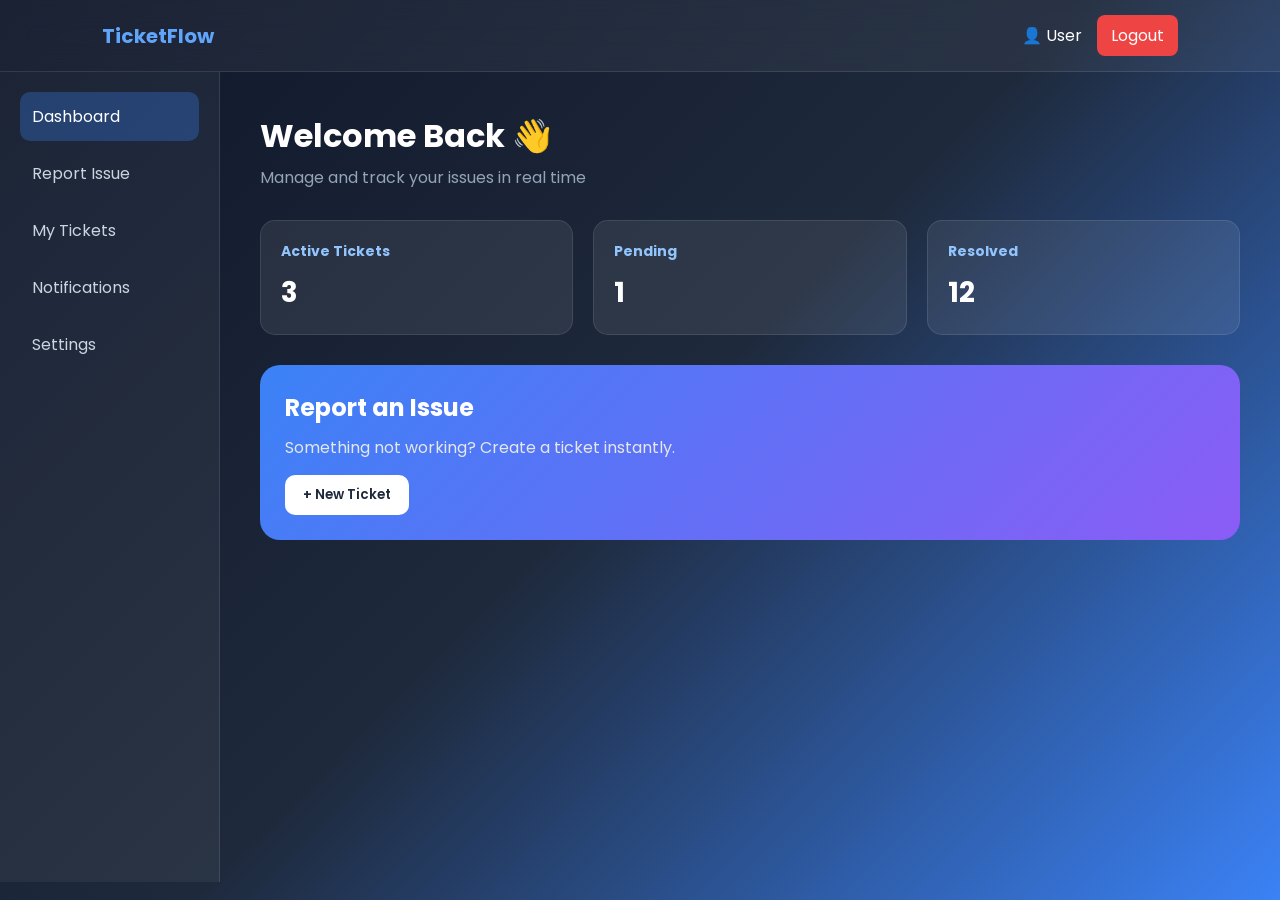
==== user.html @ 5ffeadf5 "Updated project" ====
<!DOCTYPE html>
<html lang="en">
<head>
  <meta charset="UTF-8">
  <meta name="viewport" content="width=device-width, initial-scale=1.0">
  <title>User Dashboard - Ticket System</title>

  <link href="https://fonts.googleapis.com/css2?family=Poppins:wght@300;400;500;600;700&display=swap" rel="stylesheet">
  <link rel="stylesheet" href="user.css">
</head>

<body>

  <!-- TOP BAR -->
  <header class="topbar">
    <div class="logo">TicketFlow</div>

    <div class="user-box">
      <span>👤 User</span>
      <a href="index.html" class="logout">Logout</a>
    </div>
  </header>

  <!-- MAIN LAYOUT -->
  <div class="container">

    <!-- SIDEBAR -->
    <aside class="sidebar">
      <a class="active" href="#">Dashboard</a>
      <a href="#" onclick="openTicketForm()">Report Issue</a>
      <a href="tickets.html">My Tickets</a>
      <a href="#">Notifications</a>
      <a href="#">Settings</a>
    </aside>

    <!-- CONTENT -->
    <main class="content">

      <div class="welcome">
        <h1>Welcome Back 👋</h1>
        <p>Manage and track your issues in real time</p>
      </div>

      <!-- STATS -->
      <div class="stats">
        <div class="stat-box">
          <h3>Active Tickets</h3>
          <p>3</p>
        </div>

        <div class="stat-box">
          <h3>Pending</h3>
          <p>1</p>
        </div>

        <div class="stat-box">
          <h3>Resolved</h3>
          <p>12</p>
        </div>
      </div>

      <!-- ACTION -->
      <div class="action-card">
        <h2>Report an Issue</h2>
        <p>Something not working? Create a ticket instantly.</p>
        <button onclick="openTicketForm()">
          + New Ticket
        </button>
      </div>

    </main>

  </div>

  <!-- TICKET MODAL -->
  <div id="ticketModal" class="modal">

    <div class="modal-content">

      <div class="modal-header">
        <h2>Create Ticket</h2>
        <span class="close" onclick="closeTicketForm()">&times;</span>
      </div>

      <form class="ticket-form">

        <label>Ticket Title / Subject</label>
        <input type="text" placeholder="Enter subject" required>

        <label>Category</label>
        <select required>
          <option value="">Select category</option>
          <option>Hardware</option>
          <option>Software</option>
          <option>Network</option>
          <option>Account</option>
          <option>Other</option>
        </select>

        <label>Priority Level</label>
        <select required>
          <option value="">Select priority</option>
          <option>Low</option>
          <option>Medium</option>
          <option>High</option>
          <option>Critical</option>
        </select>

        <label>Description of Issue</label>
        <textarea rows="4" placeholder="Describe the issue..." required></textarea>

        <label>Date & Time Issue Occurred</label>
        <input type="datetime-local" required>

        <label>Location / Office</label>
        <input type="text" placeholder="e.g. IT Office, Blantyre HQ" required>

        <button type="submit">Submit Ticket</button>

      </form>

    </div>

  </div>

  <!-- JAVASCRIPT -->
  <script>
    function openTicketForm(){
      document.getElementById("ticketModal").classList.add("show");
    }

    function closeTicketForm(){
      document.getElementById("ticketModal").classList.remove("show");
    }

    window.onclick = function(event){
      let modal = document.getElementById("ticketModal");
      if(event.target === modal){
        modal.classList.remove("show");
      }
    }
  </script>

</body>
</html>
---- user.css ----
/* GLOBAL RESET */
*{
  margin:0;
  padding:0;
  box-sizing:border-box;
  font-family:'Poppins', sans-serif;
}

body{
  background: linear-gradient(135deg,#0f172a,#1e293b,#3b82f6);
  color:white;
  min-height:100vh;
}

/* TOP BAR */
.topbar{
  display:flex;
  justify-content:space-between;
  align-items:center;
  padding:15px 8%;
  background:rgba(255,255,255,0.05);
  backdrop-filter:blur(15px);
  border-bottom:1px solid rgba(255,255,255,0.1);
}

.logo{
  font-size:20px;
  font-weight:700;
  color:#60a5fa;
}

.user-box{
  display:flex;
  gap:15px;
  align-items:center;
}

.logout{
  background:#ef4444;
  padding:8px 14px;
  border-radius:8px;
  color:white;
  text-decoration:none;
  transition:0.3s;
}

.logout:hover{
  transform:scale(1.05);
}

/* LAYOUT */
.container{
  display:flex;
  min-height:90vh;
}

/* SIDEBAR */
.sidebar{
  width:220px;
  padding:20px;
  background:rgba(255,255,255,0.05);
  border-right:1px solid rgba(255,255,255,0.1);
}

.sidebar a{
  display:block;
  padding:12px;
  margin-bottom:8px;
  text-decoration:none;
  color:#cbd5e1;
  border-radius:10px;
  transition:0.3s;
}

.sidebar a:hover{
  background:rgba(59,130,246,0.2);
  color:white;
}

.sidebar .active{
  background:rgba(59,130,246,0.3);
  color:white;
}

/* CONTENT */
.content{
  flex:1;
  padding:40px;
}

/* WELCOME */
.welcome h1{
  font-size:32px;
}

.welcome p{
  color:#94a3b8;
  margin-top:5px;
  margin-bottom:30px;
}

/* STATS */
.stats{
  display:flex;
  gap:20px;
  flex-wrap:wrap;
  margin-bottom:30px;
}

.stat-box{
  flex:1;
  min-width:180px;
  padding:20px;
  background:rgba(255,255,255,0.08);
  border-radius:15px;
  border:1px solid rgba(255,255,255,0.1);
  transition:0.3s;
}

.stat-box:hover{
  transform:translateY(-5px);
}

.stat-box h3{
  font-size:14px;
  color:#93c5fd;
}

.stat-box p{
  font-size:28px;
  font-weight:700;
  margin-top:10px;
}

/* ACTION CARD */
.action-card{
  padding:25px;
  border-radius:20px;
  background:linear-gradient(135deg,#3b82f6,#8b5cf6);
}

.action-card h2{
  margin-bottom:10px;
}

.action-card p{
  margin-bottom:15px;
  color:#e5e7eb;
}

.action-card button{
  padding:10px 18px;
  border:none;
  border-radius:10px;
  background:white;
  color:#1e293b;
  font-weight:600;
  cursor:pointer;
  transition:0.3s;
}

.action-card button:hover{
  transform:scale(1.05);
}

/* =========================
   MODAL (UPDATED CLEAN UI)
========================= */

.modal{
  display:none;
  position:fixed;
  top:0;
  left:0;
  width:100%;
  height:100%;
  background:rgba(0,0,0,0.6);
  justify-content:center;
  align-items:center;
  z-index:999;
}

.modal.show{
  display:flex;
}

/* WHITE WIDER MODAL */
.modal-content{
  background:#ffffff;
  width:650px;
  padding:30px;
  border-radius:15px;
  max-height:90vh;
  overflow-y:auto;
  color:#0f172a;
  box-shadow:0 10px 30px rgba(0,0,0,0.25);
}

/* HEADER */
.modal-header{
  display:flex;
  justify-content:space-between;
  align-items:center;
  margin-bottom:20px;
  padding-bottom:10px;
  border-bottom:1px solid #e5e7eb;
}

.modal-header h2{
  color:#0f172a;
  font-size:20px;
}

/* CLOSE ICON */
.close{
  font-size:26px;
  cursor:pointer;
  color:#0f172a;
}

/* FORM */
.ticket-form{
  display:flex;
  flex-direction:column;
  gap:12px;
}

.ticket-form label{
  font-weight:500;
  font-size:14px;
  color:#334155;
}

/* INPUTS */
.ticket-form input,
.ticket-form select,
.ticket-form textarea{
  padding:12px;
  border-radius:8px;
  border:1px solid #cbd5e1;
  font-size:14px;
  outline:none;
  transition:0.3s;
}

.ticket-form input:focus,
.ticket-form select:focus,
.ticket-form textarea:focus{
  border-color:#3b82f6;
  box-shadow:0 0 0 2px rgba(59,130,246,0.2);
}

/* BUTTON */
.ticket-form button{
  margin-top:15px;
  padding:12px;
  border:none;
  border-radius:10px;
  background:#3b82f6;
  color:white;
  font-weight:600;
  cursor:pointer;
  transition:0.3s;
}

.ticket-form button:hover{
  background:#2563eb;
}
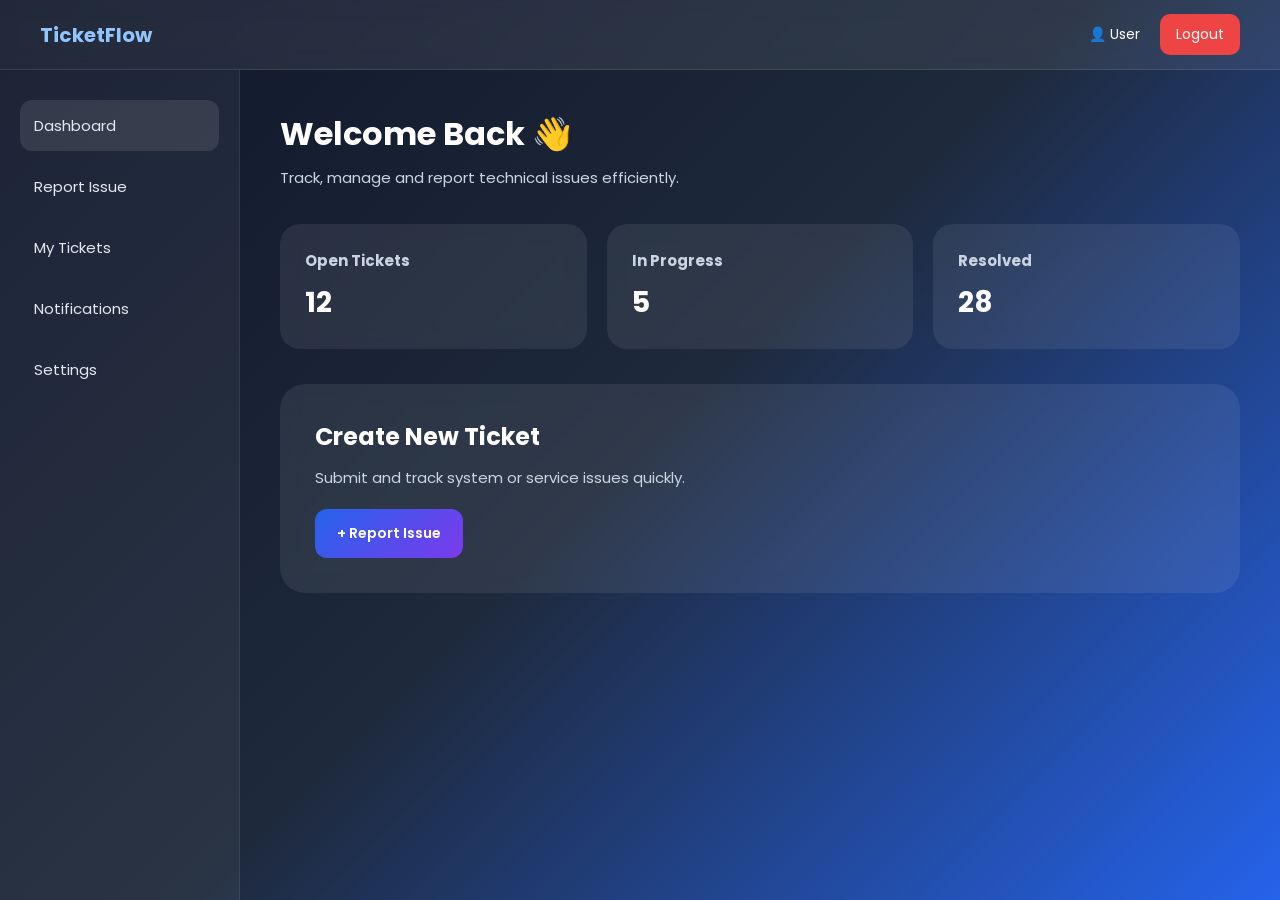
==== commit 6a1b8ddf: "Updated" ====
--- a/user.html
+++ b/user.html
@@ -3,7 +3,7 @@
 <head>
   <meta charset="UTF-8">
   <meta name="viewport" content="width=device-width, initial-scale=1.0">
-  <title>User Dashboard - Ticket System</title>
+  <title>TicketFlow Dashboard</title>
 
   <link href="https://fonts.googleapis.com/css2?family=Poppins:wght@300;400;500;600;700&display=swap" rel="stylesheet">
   <link rel="stylesheet" href="user.css">
@@ -11,14 +11,21 @@
 
 <body>
 
-  <!-- TOP BAR -->
+  <!-- TOPBAR -->
   <header class="topbar">
-    <div class="logo">TicketFlow</div>
-
-    <div class="user-box">
+
+    <div class="logo">
+      TicketFlow
+    </div>
+
+    <div class="topbar-right">
       <span>👤 User</span>
-      <a href="index.html" class="logout">Logout</a>
+
+      <a href="index.html" class="logout-btn">
+        Logout
+      </a>
     </div>
+
   </header>
 
   <!-- MAIN LAYOUT -->
@@ -26,119 +33,193 @@
 
     <!-- SIDEBAR -->
     <aside class="sidebar">
-      <a class="active" href="#">Dashboard</a>
-      <a href="#" onclick="openTicketForm()">Report Issue</a>
-      <a href="tickets.html">My Tickets</a>
+
+      <a href="#" class="active">Dashboard</a>
+      <a href="#" onclick="openModal()">Report Issue</a>
+      <a href="#">My Tickets</a>
       <a href="#">Notifications</a>
       <a href="#">Settings</a>
+
     </aside>
 
-    <!-- CONTENT -->
+    <!-- MAIN CONTENT -->
     <main class="content">
 
-      <div class="welcome">
+      <div class="welcome-section">
+
         <h1>Welcome Back 👋</h1>
-        <p>Manage and track your issues in real time</p>
+
+        <p>
+          Track, manage and report technical issues efficiently.
+        </p>
+
       </div>
 
       <!-- STATS -->
       <div class="stats">
-        <div class="stat-box">
-          <h3>Active Tickets</h3>
-          <p>3</p>
-        </div>
-
-        <div class="stat-box">
-          <h3>Pending</h3>
-          <p>1</p>
-        </div>
-
-        <div class="stat-box">
+
+        <div class="card">
+          <h3>Open Tickets</h3>
+          <p>12</p>
+        </div>
+
+        <div class="card">
+          <h3>In Progress</h3>
+          <p>5</p>
+        </div>
+
+        <div class="card">
           <h3>Resolved</h3>
-          <p>12</p>
-        </div>
-      </div>
-
-      <!-- ACTION -->
-      <div class="action-card">
-        <h2>Report an Issue</h2>
-        <p>Something not working? Create a ticket instantly.</p>
-        <button onclick="openTicketForm()">
-          + New Ticket
+          <p>28</p>
+        </div>
+
+      </div>
+
+      <!-- ACTION SECTION -->
+      <div class="action-box">
+
+        <h2>Create New Ticket</h2>
+
+        <p>
+          Submit and track system or service issues quickly.
+        </p>
+
+        <button onclick="openModal()">
+          + Report Issue
         </button>
+
       </div>
 
     </main>
 
   </div>
 
-  <!-- TICKET MODAL -->
-  <div id="ticketModal" class="modal">
-
-    <div class="modal-content">
-
-      <div class="modal-header">
-        <h2>Create Ticket</h2>
-        <span class="close" onclick="closeTicketForm()">&times;</span>
-      </div>
-
-      <form class="ticket-form">
-
-        <label>Ticket Title / Subject</label>
-        <input type="text" placeholder="Enter subject" required>
-
-        <label>Category</label>
-        <select required>
-          <option value="">Select category</option>
-          <option>Hardware</option>
-          <option>Software</option>
-          <option>Network</option>
-          <option>Account</option>
-          <option>Other</option>
-        </select>
-
-        <label>Priority Level</label>
-        <select required>
-          <option value="">Select priority</option>
-          <option>Low</option>
-          <option>Medium</option>
-          <option>High</option>
-          <option>Critical</option>
-        </select>
-
-        <label>Description of Issue</label>
-        <textarea rows="4" placeholder="Describe the issue..." required></textarea>
-
-        <label>Date & Time Issue Occurred</label>
-        <input type="datetime-local" required>
-
-        <label>Location / Office</label>
-        <input type="text" placeholder="e.g. IT Office, Blantyre HQ" required>
-
-        <button type="submit">Submit Ticket</button>
-
-      </form>
+ <!-- MODAL -->
+<div class="modal" id="ticketModal">
+
+  <div class="modal-content">
+
+    <!-- MODAL HEADER -->
+    <div class="modal-header">
+
+      <h2>Report Issue</h2>
+
+      <span class="close-btn" onclick="closeModal()">
+        &times;
+      </span>
 
     </div>
 
+    <!-- FORM -->
+    <form>
+
+      <div class="form-grid">
+
+        <!-- TITLE -->
+        <div class="form-group full-width">
+
+          <label>Ticket Title</label>
+
+          <input 
+            type="text" 
+            placeholder="Enter ticket title"
+            required
+          >
+
+        </div>
+
+        <!-- CATEGORY -->
+        <div class="form-group">
+
+          <label>Category</label>
+
+          <select required>
+            <option value="">Select Category</option>
+            <option>Hardware</option>
+            <option>Software</option>
+            <option>Network</option>
+            <option>System</option>
+            <option>Other</option>
+          </select>
+
+        </div>
+
+        <!-- PRIORITY -->
+        <div class="form-group">
+
+          <label>Priority</label>
+
+          <select required>
+            <option value="">Select Priority</option>
+            <option>Low</option>
+            <option>Medium</option>
+            <option>High</option>
+            <option>Critical</option>
+          </select>
+
+        </div>
+
+        <!-- DESCRIPTION -->
+        <div class="form-group full-width">
+
+          <label>Description</label>
+
+          <textarea 
+            rows="6" 
+            placeholder="Describe the issue in detail..."
+            required
+          ></textarea>
+
+        </div>
+
+      </div>
+
+      <!-- BUTTONS -->
+      <div class="modal-footer">
+
+        <button 
+          type="button" 
+          class="cancel-btn"
+          onclick="closeModal()"
+        >
+          Cancel
+        </button>
+
+        <button 
+          type="submit" 
+          class="submit-btn"
+        >
+          Submit Ticket
+        </button>
+
+      </div>
+
+    </form>
+
   </div>
 
-  <!-- JAVASCRIPT -->
+</div>
+
   <script>
-    function openTicketForm(){
-      document.getElementById("ticketModal").classList.add("show");
+
+    function openModal() {
+      document.getElementById("ticketModal").style.display = "flex";
     }
 
-    function closeTicketForm(){
-      document.getElementById("ticketModal").classList.remove("show");
+    function closeModal() {
+      document.getElementById("ticketModal").style.display = "none";
     }
 
-    window.onclick = function(event){
+    window.onclick = function(event) {
+
       let modal = document.getElementById("ticketModal");
-      if(event.target === modal){
-        modal.classList.remove("show");
+
+      if(event.target == modal){
+        modal.style.display = "none";
       }
+
     }
+
   </script>
 
 </body>
--- a/user.css
+++ b/user.css
@@ -1,4 +1,4 @@
-/* GLOBAL RESET */
+/* GLOBAL */
 *{
   margin:0;
   padding:0;
@@ -7,79 +7,81 @@
 }
 
 body{
-  background: linear-gradient(135deg,#0f172a,#1e293b,#3b82f6);
+  min-height:100vh;
+  background:linear-gradient(135deg,#0f172a,#1e293b,#2563eb);
   color:white;
-  min-height:100vh;
-}
-
-/* TOP BAR */
+}
+
+/* TOPBAR */
 .topbar{
+  height:70px;
   display:flex;
   justify-content:space-between;
   align-items:center;
-  padding:15px 8%;
-  background:rgba(255,255,255,0.05);
-  backdrop-filter:blur(15px);
+  padding:0 40px;
+  background:rgba(255,255,255,0.08);
+  backdrop-filter:blur(10px);
   border-bottom:1px solid rgba(255,255,255,0.1);
 }
 
 .logo{
   font-size:20px;
   font-weight:700;
-  color:#60a5fa;
-}
-
-.user-box{
-  display:flex;
-  gap:15px;
+  color:#93c5fd;
+}
+
+.topbar-right{
+  display:flex;
   align-items:center;
-}
-
-.logout{
+  gap:20px;
+}
+
+.topbar-right span{
+  font-size:14px;
+}
+
+.logout-btn{
+  text-decoration:none;
   background:#ef4444;
-  padding:8px 14px;
-  border-radius:8px;
   color:white;
-  text-decoration:none;
-  transition:0.3s;
-}
-
-.logout:hover{
-  transform:scale(1.05);
-}
-
-/* LAYOUT */
+  padding:10px 16px;
+  border-radius:10px;
+  font-size:14px;
+  transition:0.3s;
+}
+
+.logout-btn:hover{
+  transform:translateY(-2px);
+}
+
+/* CONTAINER */
 .container{
   display:flex;
-  min-height:90vh;
+  min-height:calc(100vh - 70px);
 }
 
 /* SIDEBAR */
 .sidebar{
-  width:220px;
-  padding:20px;
+  width:240px;
+  padding:30px 20px;
   background:rgba(255,255,255,0.05);
-  border-right:1px solid rgba(255,255,255,0.1);
+  border-right:1px solid rgba(255,255,255,0.08);
 }
 
 .sidebar a{
   display:block;
-  padding:12px;
-  margin-bottom:8px;
+  padding:14px;
+  margin-bottom:10px;
   text-decoration:none;
-  color:#cbd5e1;
-  border-radius:10px;
-  transition:0.3s;
-}
-
-.sidebar a:hover{
-  background:rgba(59,130,246,0.2);
-  color:white;
-}
-
+  color:#e2e8f0;
+  border-radius:12px;
+  transition:0.3s;
+  font-size:15px;
+}
+
+.sidebar a:hover,
 .sidebar .active{
-  background:rgba(59,130,246,0.3);
-  color:white;
+  background:rgba(255,255,255,0.1);
 }
 
 /* CONTENT */
@@ -88,181 +90,250 @@
   padding:40px;
 }
 
-/* WELCOME */
-.welcome h1{
+/* WELCOME SECTION */
+.welcome-section h1{
   font-size:32px;
-}
-
-.welcome p{
-  color:#94a3b8;
-  margin-top:5px;
-  margin-bottom:30px;
+  margin-bottom:8px;
+}
+
+.welcome-section p{
+  font-size:15px;
+  color:#cbd5e1;
+  margin-bottom:35px;
 }
 
 /* STATS */
 .stats{
-  display:flex;
+  display:grid;
+  grid-template-columns:repeat(auto-fit,minmax(220px,1fr));
   gap:20px;
-  flex-wrap:wrap;
-  margin-bottom:30px;
-}
-
-.stat-box{
-  flex:1;
-  min-width:180px;
-  padding:20px;
+  margin-bottom:35px;
+}
+
+.card{
+  padding:25px;
+  border-radius:20px;
   background:rgba(255,255,255,0.08);
-  border-radius:15px;
-  border:1px solid rgba(255,255,255,0.1);
-  transition:0.3s;
-}
-
-.stat-box:hover{
+  backdrop-filter:blur(10px);
+  transition:0.3s;
+}
+
+.card:hover{
   transform:translateY(-5px);
 }
 
-.stat-box h3{
-  font-size:14px;
-  color:#93c5fd;
-}
-
-.stat-box p{
+.card h3{
+  font-size:15px;
+  margin-bottom:10px;
+  color:#cbd5e1;
+}
+
+.card p{
   font-size:28px;
   font-weight:700;
-  margin-top:10px;
-}
-
-/* ACTION CARD */
-.action-card{
-  padding:25px;
-  border-radius:20px;
-  background:linear-gradient(135deg,#3b82f6,#8b5cf6);
-}
-
-.action-card h2{
-  margin-bottom:10px;
-}
-
-.action-card p{
-  margin-bottom:15px;
-  color:#e5e7eb;
-}
-
-.action-card button{
-  padding:10px 18px;
+}
+
+/* ACTION BOX */
+.action-box{
+  padding:35px;
+  border-radius:25px;
+  background:rgba(255,255,255,0.08);
+  backdrop-filter:blur(10px);
+}
+
+.action-box h2{
+  font-size:24px;
+  margin-bottom:12px;
+}
+
+.action-box p{
+  font-size:15px;
+  color:#cbd5e1;
+  margin-bottom:20px;
+}
+
+.action-box button{
+  padding:14px 22px;
   border:none;
-  border-radius:10px;
-  background:white;
-  color:#1e293b;
+  border-radius:12px;
+  background:linear-gradient(135deg,#2563eb,#7c3aed);
+  color:white;
+  font-size:14px;
   font-weight:600;
   cursor:pointer;
   transition:0.3s;
 }
 
-.action-card button:hover{
-  transform:scale(1.05);
-}
-
-/* =========================
-   MODAL (UPDATED CLEAN UI)
-========================= */
-
+.action-box button:hover{
+  transform:translateY(-3px);
+  box-shadow:0 8px 20px rgba(37,99,235,0.3);
+}
+
+/* MODAL */
 .modal{
   display:none;
   position:fixed;
+  left:0;
   top:0;
-  left:0;
   width:100%;
   height:100%;
   background:rgba(0,0,0,0.6);
   justify-content:center;
   align-items:center;
+  padding:20px;
   z-index:999;
 }
 
-.modal.show{
-  display:flex;
-}
-
-/* WHITE WIDER MODAL */
+/* MODAL CONTENT */
 .modal-content{
-  background:#ffffff;
-  width:650px;
+  width:100%;
+  max-width:750px;
+  background:white;
+  color:#0f172a;
+  border-radius:25px;
   padding:30px;
-  border-radius:15px;
-  max-height:90vh;
-  overflow-y:auto;
-  color:#0f172a;
-  box-shadow:0 10px 30px rgba(0,0,0,0.25);
-}
-
-/* HEADER */
+  animation:popup 0.3s ease;
+}
+
+@keyframes popup{
+  from{
+    transform:scale(0.9);
+    opacity:0;
+  }
+
+  to{
+    transform:scale(1);
+    opacity:1;
+  }
+}
+
+/* MODAL HEADER */
 .modal-header{
   display:flex;
   justify-content:space-between;
   align-items:center;
-  margin-bottom:20px;
-  padding-bottom:10px;
-  border-bottom:1px solid #e5e7eb;
+  margin-bottom:25px;
 }
 
 .modal-header h2{
-  color:#0f172a;
-  font-size:20px;
-}
-
-/* CLOSE ICON */
-.close{
-  font-size:26px;
+  font-size:24px;
+}
+
+.close-btn{
+  font-size:30px;
   cursor:pointer;
-  color:#0f172a;
-}
-
-/* FORM */
-.ticket-form{
+  color:#64748b;
+}
+
+/* FORM GRID */
+.form-grid{
+  display:grid;
+  grid-template-columns:1fr 1fr;
+  gap:20px;
+}
+
+.full-width{
+  grid-column:1 / -1;
+}
+
+/* FORM GROUP */
+.form-group{
   display:flex;
   flex-direction:column;
-  gap:12px;
-}
-
-.ticket-form label{
+}
+
+.form-group label{
+  margin-bottom:8px;
+  font-size:13px;
   font-weight:500;
-  font-size:14px;
   color:#334155;
 }
 
 /* INPUTS */
-.ticket-form input,
-.ticket-form select,
-.ticket-form textarea{
-  padding:12px;
-  border-radius:8px;
+.form-group input,
+.form-group select,
+.form-group textarea{
+  padding:13px;
   border:1px solid #cbd5e1;
-  font-size:14px;
+  border-radius:12px;
   outline:none;
-  transition:0.3s;
-}
-
-.ticket-form input:focus,
-.ticket-form select:focus,
-.ticket-form textarea:focus{
-  border-color:#3b82f6;
-  box-shadow:0 0 0 2px rgba(59,130,246,0.2);
-}
-
-/* BUTTON */
-.ticket-form button{
-  margin-top:15px;
-  padding:12px;
+  font-size:13px;
+  transition:0.3s;
+}
+
+.form-group input:focus,
+.form-group select:focus,
+.form-group textarea:focus{
+  border-color:#2563eb;
+  box-shadow:0 0 10px rgba(37,99,235,0.2);
+}
+
+textarea{
+  resize:none;
+}
+
+/* FOOTER */
+.modal-footer{
+  margin-top:25px;
+  display:flex;
+  justify-content:flex-end;
+  gap:15px;
+}
+
+/* BUTTONS */
+.cancel-btn{
+  padding:12px 18px;
   border:none;
   border-radius:10px;
-  background:#3b82f6;
+  background:#e2e8f0;
+  color:#0f172a;
+  cursor:pointer;
+  font-size:13px;
+  transition:0.3s;
+}
+
+.cancel-btn:hover{
+  background:#cbd5e1;
+}
+
+.submit-btn{
+  padding:12px 18px;
+  border:none;
+  border-radius:10px;
+  background:linear-gradient(135deg,#2563eb,#7c3aed);
   color:white;
+  font-size:13px;
   font-weight:600;
   cursor:pointer;
   transition:0.3s;
 }
 
-.ticket-form button:hover{
-  background:#2563eb;
+.submit-btn:hover{
+  transform:translateY(-2px);
+  box-shadow:0 8px 20px rgba(37,99,235,0.3);
+}
+
+/* RESPONSIVE */
+@media(max-width:800px){
+
+  .sidebar{
+    display:none;
+  }
+
+  .content{
+    padding:25px;
+  }
+
+  .form-grid{
+    grid-template-columns:1fr;
+  }
+
+  .welcome-section h1{
+    font-size:26px;
+  }
+
+  .card p{
+    font-size:24px;
+  }
+
 }
